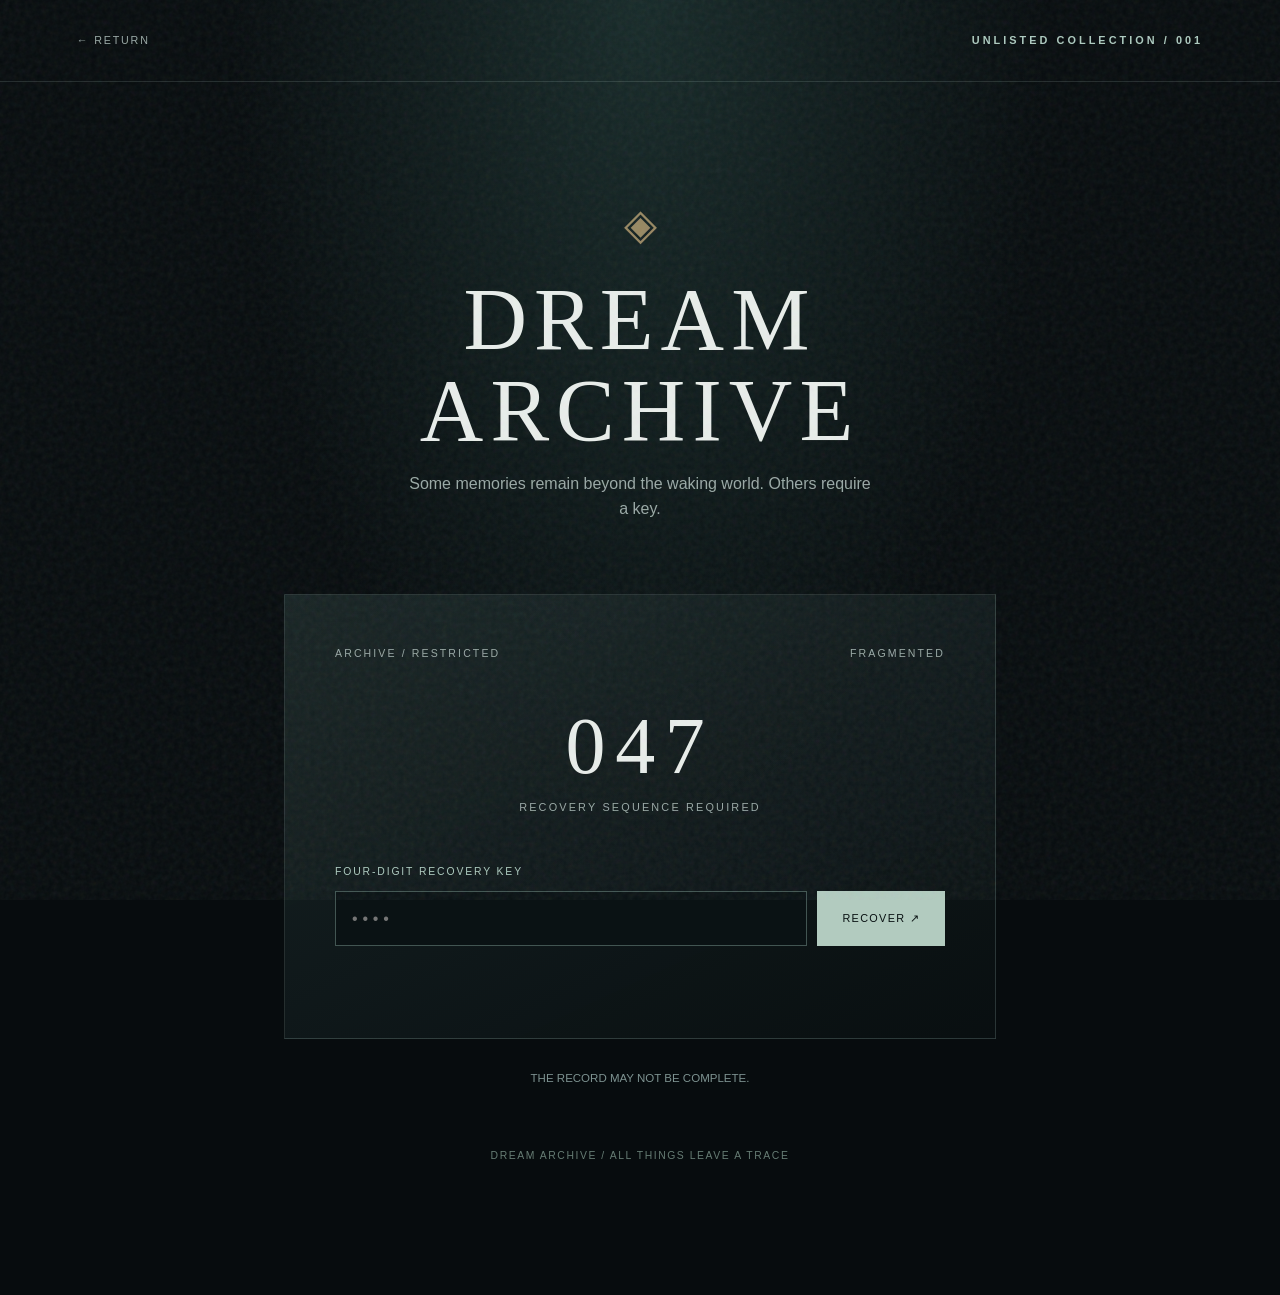
==== archive/index.html @ a120ae0e "Initialize Dreamare World: archive/index.html" ====
<!doctype html><html lang="en"><head><meta charset="utf-8"><meta name="viewport" content="width=device-width,initial-scale=1"><meta name="robots" content="noindex,nofollow"><meta name="theme-color" content="#080e11"><title>Dream Archive — Record 047</title><link rel="stylesheet" href="../styles.css"></head><body class="archive-body"><div class="grain" aria-hidden="true"></div><header class="archive-nav"><a href="../">← RETURN</a><span class="eyebrow">UNLISTED COLLECTION / 001</span></header><main class="archive-shell"><div class="archive-sigil" aria-hidden="true">◈</div><h1>DREAM ARCHIVE</h1><p class="archive-intro">Some memories remain beyond the waking world. Others require a key.</p><section class="record-panel" aria-labelledby="record-heading"><div class="record-topline"><span>ARCHIVE / RESTRICTED</span><span>FRAGMENTED</span></div><h2 class="record-id" id="record-heading">047</h2><p class="record-label">RECOVERY SEQUENCE REQUIRED</p><form id="recovery-form" autocomplete="off"><label for="recovery-key">FOUR-DIGIT RECOVERY KEY</label><div class="key-row"><input id="recovery-key" name="key" inputmode="numeric" pattern="[0-9]{4}" maxlength="4" minlength="4" type="password" required aria-describedby="message" autocomplete="off" placeholder="••••"><button id="recover-button" type="submit">RECOVER ↗</button></div></form><p id="message" class="archive-message" aria-live="polite"></p><div id="record-content" class="record-content" aria-live="polite"></div></section><p class="access-hint">THE RECORD MAY NOT BE COMPLETE.</p><p class="archive-foot">DREAM ARCHIVE / ALL THINGS LEAVE A TRACE</p></main><script src="./recovery.js" defer></script></body></html>
---- styles.css ----
:root{--bg:#080e11;--surface:#111b1e;--line:rgba(195,220,213,.15);--text:#e9eeeb;--muted:#9aa9a6;--accent:#aecbc0;--gold:#c4aa78}*{box-sizing:border-box}html{scroll-behavior:smooth}body{margin:0;background:var(--bg);color:var(--text);font-family:Inter,"Segoe UI",Arial,sans-serif;line-height:1.6}a{color:inherit;text-decoration:none}button,input{font:inherit}.grain{position:fixed;inset:0;opacity:.07;pointer-events:none;z-index:9;background-image:url("data:image/svg+xml,%3Csvg viewBox='0 0 200 200' xmlns='http://www.w3.org/2000/svg'%3E%3Cfilter id='n'%3E%3CfeTurbulence type='fractalNoise' baseFrequency='.82' numOctaves='3' stitchTiles='stitch'/%3E%3C/filter%3E%3Crect width='100%25' height='100%25' filter='url(%23n)'/%3E%3C/svg%3E")}h1,h2,h3,p{margin-top:0}.eyebrow{font-size:.68rem;letter-spacing:.28em;font-weight:600;color:var(--accent)}h1,h2{font-weight:500;letter-spacing:-.065em;line-height:1.04}h1 em,h2 em{font-family:Georgia,serif;font-weight:400;color:var(--accent)}.site-header{height:88px;position:absolute;z-index:3;left:0;right:0;top:0;padding:0 clamp(24px,5vw,90px);display:flex;align-items:center;gap:9vw;border-bottom:1px solid var(--line)}.wordmark{font-size:1rem;font-weight:700;letter-spacing:.28em}.mark{font-size:.55rem;vertical-align:top;color:var(--gold);margin-left:7px}.site-header nav{display:flex;gap:2.1rem}.site-header nav a,.header-note{font-size:.65rem;letter-spacing:.18em;color:var(--muted)}.site-header nav a:hover,.socials a:hover{color:white}.header-note{margin-left:auto}.hero{min-height:810px;height:100svh;position:relative;display:flex;align-items:center;padding:100px clamp(24px,9vw,150px);overflow:hidden;background:radial-gradient(ellipse at 70% 44%,#213c3a 0,transparent 45%),radial-gradient(ellipse at 28% 90%,#132624,transparent 45%),linear-gradient(150deg,#0b1518,#050809)}.hero:before{content:"";position:absolute;inset:0;background:linear-gradient(90deg,rgba(7,13,15,.72) 10%,transparent 80%);z-index:1}.hero-content{max-width:760px;position:relative;z-index:2}.hero h1{font-size:clamp(3.6rem,7.3vw,8rem);margin:32px 0}.lead{color:#b2c0bb;max-width:435px;font-size:1rem}.main-link{display:inline-flex;align-items:center;gap:70px;border:1px solid rgba(182,213,200,.45);padding:16px 19px;margin-top:38px;font-size:.73rem;letter-spacing:.2em}.main-link:hover{background:rgba(182,213,200,.1)}.hero-halo{position:absolute;right:-9vw;top:6%;width:64vw;height:88%;display:grid;place-items:center;opacity:.55}.ring{position:absolute;border:1px solid rgba(170,208,190,.18);border-radius:50%;width:72%;height:80%;transform:rotate(25deg)}.ring-b{width:45%;height:90%;transform:rotate(-46deg)}.ring-c{width:88%;height:40%;transform:rotate(-13deg)}.sigil{font-size:18vw;color:rgba(180,211,198,.17);font-weight:100}.hero-index{position:absolute;right:5vw;bottom:6%;font-size:.65rem;letter-spacing:.2em;color:#839991;z-index:2;text-align:right}.scroll-cue{position:absolute;bottom:6%;left:9vw;font-size:.64rem;letter-spacing:.2em;color:#91a69e;z-index:2}.scroll-cue span{margin-left:22px}.section{padding:110px clamp(24px,9vw,150px);border-top:1px solid var(--line)}.section-header{display:flex;align-items:baseline;gap:24px;flex-wrap:wrap;margin-bottom:52px}.section-header h2,.connect h2{font-size:clamp(2.5rem,5vw,5rem)}.section-header p:last-child{color:var(--muted);margin-left:auto;max-width:240px}.album-grid{display:grid;grid-template-columns:repeat(3,minmax(0,1fr));gap:24px}.album-art{aspect-ratio:1;display:flex;align-items:center;justify-content:center;position:relative;overflow:hidden;border:1px solid var(--line)}.album-one .album-art{background:radial-gradient(ellipse at 30% 20%,#335e44,#09171c 68%)}.album-two .album-art{background:radial-gradient(ellipse at 55% 25%,#2a4b5e,#09151c 70%)}.album-three .album-art{background:radial-gradient(ellipse at 45% 15%,#466147,#0a1713 65%)}.album-orbit{position:absolute;font-family:Georgia,serif;font-size:clamp(11rem,20vw,25rem);color:rgba(207,222,205,.12);line-height:1}.album-title{position:relative;font-family:Georgia,serif;font-size:clamp(1.1rem,2.1vw,2rem);letter-spacing:.18em;text-align:center}.album-meta{padding-top:18px}.album-meta span{color:var(--gold);font-size:.66rem;letter-spacing:.16em}.album-meta h3{font-size:1.25rem;margin:5px 0}.album-meta p{font-size:.85rem;color:var(--muted)}.world{min-height:580px;display:grid;grid-template-columns:1fr 1fr;position:relative;align-items:center;background:radial-gradient(ellipse at 75% 60%,#1c2e30,transparent 40%)}.world>.eyebrow{grid-column:1/-1;align-self:start}.world h2{font-size:clamp(3rem,6vw,7rem)}.world-copy p{max-width:390px;color:var(--muted)}.world-ornament{font-size:18rem;color:rgba(184,205,192,.08);text-align:center}.connect h2{margin:30px 0 16px}.connect>p:not(.eyebrow){color:var(--muted)}.socials{display:flex;gap:38px;margin-top:35px}.socials a{letter-spacing:.18em;font-size:.75rem;border-bottom:1px solid var(--line);padding-bottom:8px}footer{border-top:1px solid var(--line);padding:34px clamp(24px,5vw,90px);display:flex;align-items:center;justify-content:space-between;font-size:.63rem;letter-spacing:.16em;color:var(--muted)}.hidden-archive{color:#52655e;font-size:1.25rem;opacity:.4;transition:.3s}.hidden-archive:hover,.hidden-archive:focus-visible{opacity:1;color:#d0ded7}
.archive-body{min-height:100svh;background:radial-gradient(ellipse at 50% 0,#172a29,transparent 45%),#070c0e}.archive-nav{padding:32px clamp(24px,6vw,90px);display:flex;justify-content:space-between;align-items:center;border-bottom:1px solid var(--line)}.archive-nav a{color:var(--muted);font-size:.67rem;letter-spacing:.17em}.archive-shell{max-width:760px;margin:0 auto;padding:12vh 24px 120px}.archive-sigil{text-align:center;font-size:2.7rem;color:var(--gold);opacity:.75}.archive-shell h1{text-align:center;font-family:Georgia,serif;font-size:clamp(3rem,7vw,5.5rem);letter-spacing:.08em;font-weight:400;margin:14px 0}.archive-intro{text-align:center;color:var(--muted);max-width:470px;margin:0 auto 72px}.record-panel{border:1px solid var(--line);background:linear-gradient(155deg,rgba(29,44,44,.75),rgba(9,15,17,.85));padding:clamp(26px,5vw,50px)}.record-topline{display:flex;justify-content:space-between;font-size:.66rem;letter-spacing:.2em;color:var(--muted)}.record-id{text-align:center;font-family:Georgia,serif;font-size:5rem;letter-spacing:.12em;font-weight:400;line-height:1.2;margin:36px 0 5px}.record-label{text-align:center;font-size:.68rem;color:var(--muted);letter-spacing:.2em;margin-bottom:48px}.record-panel label{display:block;font-size:.65rem;letter-spacing:.18em;color:var(--accent);margin-bottom:10px}.key-row{display:flex;gap:10px}.key-row input{flex:1;min-width:0;padding:14px 16px;background:#0a1214;border:1px solid #425552;color:var(--text);letter-spacing:.3em;border-radius:0}.key-row button{background:#b2cbbf;border:0;color:#091112;padding:12px 25px;letter-spacing:.12em;font-size:.68rem;cursor:pointer}.key-row button:disabled{opacity:.5;cursor:not-allowed}.archive-message{min-height:25px;font-size:.81rem;color:#d6c3a2;margin:17px 0 0}.archive-message.error{color:#dca6a0}.access-hint{font-size:.72rem;color:#7d9290;text-align:center;margin-top:30px}.record-content{display:none;padding-top:34px;border-top:1px solid var(--line);margin-top:30px}.record-content.open{display:block}.record-content h2{font-family:Georgia,serif;font-size:2rem;font-weight:400;letter-spacing:0}.record-content p{font-family:Georgia,serif;font-size:1.06rem;color:#d4dbd6}.archive-foot{text-align:center;font-size:.65rem;letter-spacing:.15em;color:#667c74;margin-top:60px}@media(max-width:850px){.site-header{height:70px}.site-header nav{gap:12px}.header-note{display:none}.hero{padding-top:140px;min-height:720px}.hero-halo{right:-55vw;width:130vw}.album-grid{grid-template-columns:1fr}.album-art{max-width:480px}.world{grid-template-columns:1fr}.world-ornament{display:none}.section-header p:last-child{margin-left:0}}@media(max-width:560px){.site-header nav a{font-size:.55rem}.site-header{gap:22px}.wordmark{font-size:.83rem}.hero h1{font-size:3.6rem}.hero-index{display:none}.hero{min-height:750px}.hero-content{margin-top:20px}.main-link{gap:30px}footer{gap:14px;flex-wrap:wrap}.key-row{flex-direction:column}.key-row button{min-height:46px}}
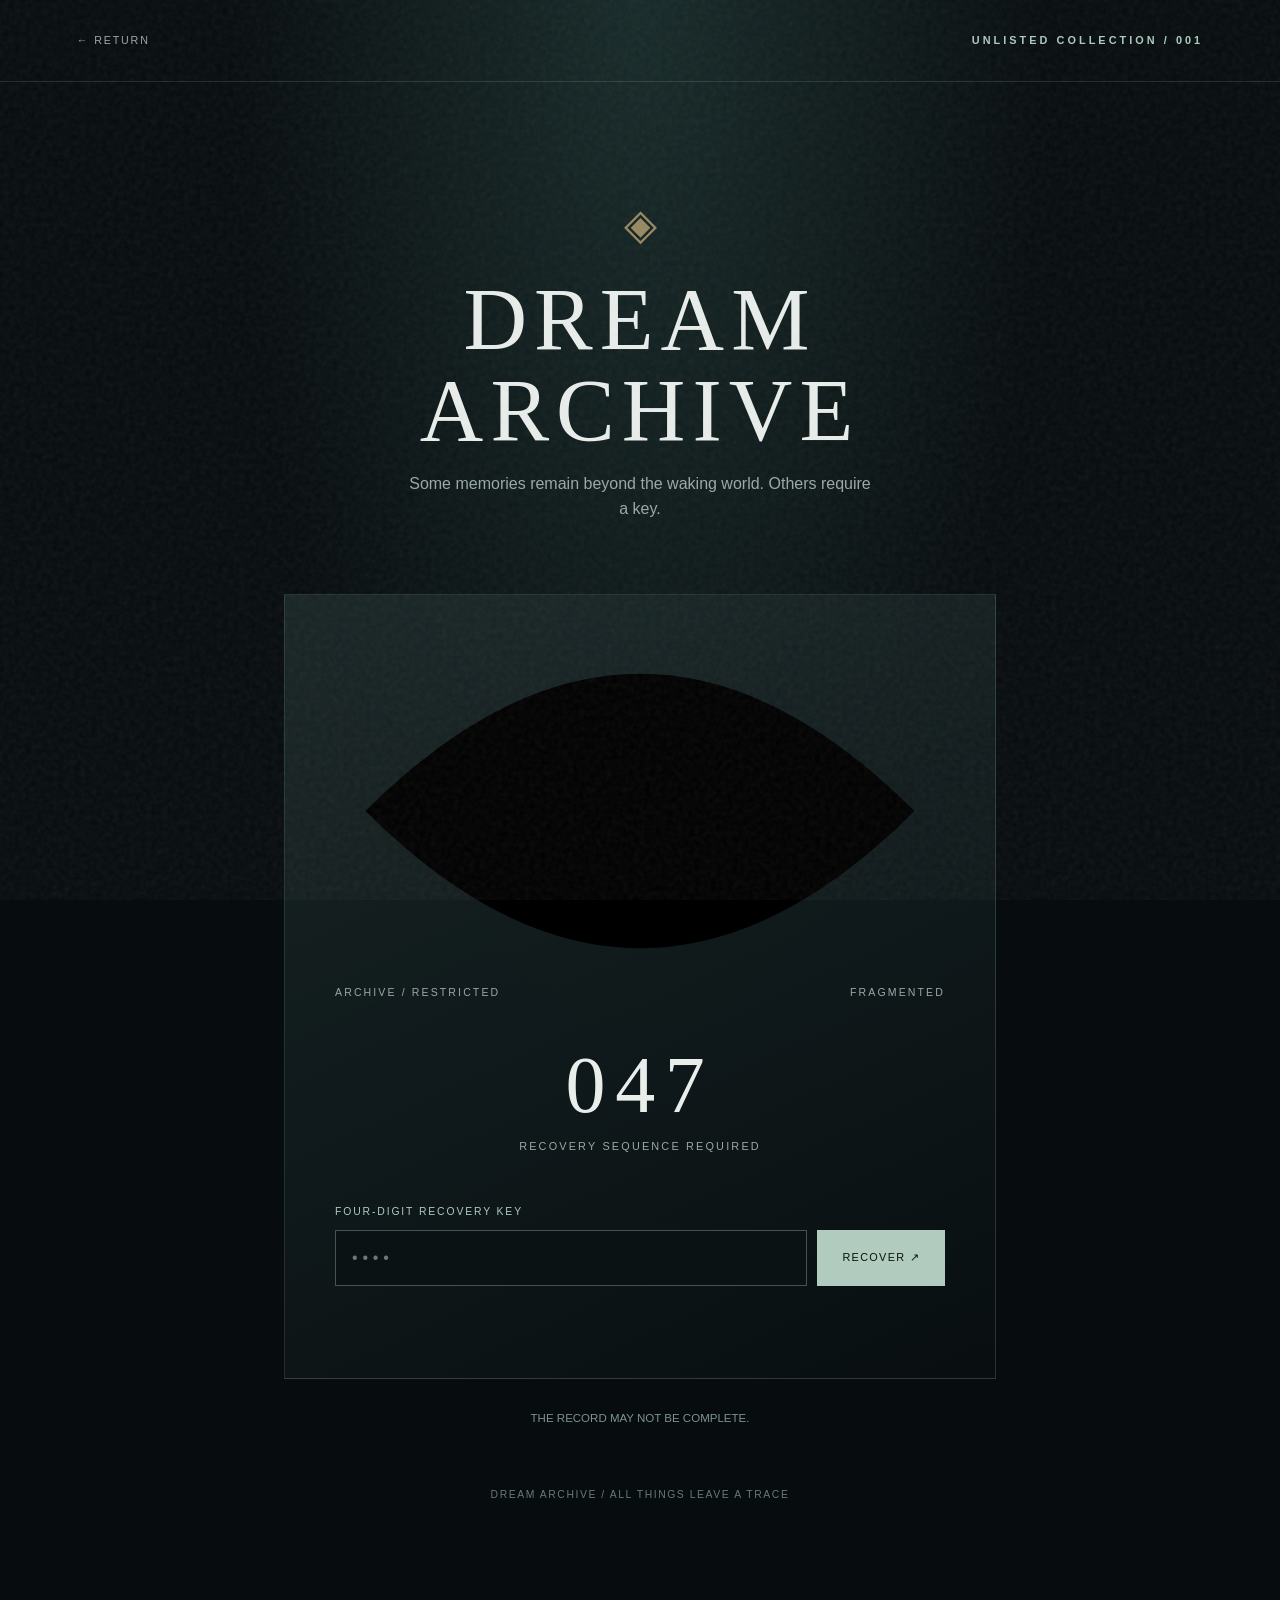
==== commit 2b5176f4: "Place watchful Archivist eye above archive recovery panel" ====
--- a/archive/index.html
+++ b/archive/index.html
@@ -1 +1 @@
-<!doctype html><html lang="en"><head><meta charset="utf-8"><meta name="viewport" content="width=device-width,initial-scale=1"><meta name="robots" content="noindex,nofollow"><meta name="theme-color" content="#080e11"><title>Dream Archive — Record 047</title><link rel="stylesheet" href="../styles.css"></head><body class="archive-body"><div class="grain" aria-hidden="true"></div><header class="archive-nav"><a href="../">← RETURN</a><span class="eyebrow">UNLISTED COLLECTION / 001</span></header><main class="archive-shell"><div class="archive-sigil" aria-hidden="true">◈</div><h1>DREAM ARCHIVE</h1><p class="archive-intro">Some memories remain beyond the waking world. Others require a key.</p><section class="record-panel" aria-labelledby="record-heading"><div class="record-topline"><span>ARCHIVE / RESTRICTED</span><span>FRAGMENTED</span></div><h2 class="record-id" id="record-heading">047</h2><p class="record-label">RECOVERY SEQUENCE REQUIRED</p><form id="recovery-form" autocomplete="off"><label for="recovery-key">FOUR-DIGIT RECOVERY KEY</label><div class="key-row"><input id="recovery-key" name="key" inputmode="numeric" pattern="[0-9]{4}" maxlength="4" minlength="4" type="password" required aria-describedby="message" autocomplete="off" placeholder="••••"><button id="recover-button" type="submit">RECOVER ↗</button></div></form><p id="message" class="archive-message" aria-live="polite"></p><div id="record-content" class="record-content" aria-live="polite"></div></section><p class="access-hint">THE RECORD MAY NOT BE COMPLETE.</p><p class="archive-foot">DREAM ARCHIVE / ALL THINGS LEAVE A TRACE</p></main><script src="./recovery.js" defer></script></body></html>+<!doctype html><html lang="en"><head><meta charset="utf-8"><meta name="viewport" content="width=device-width,initial-scale=1"><meta name="robots" content="noindex,nofollow"><meta name="theme-color" content="#080e11"><title>Dream Archive — Record 047</title><link rel="icon" type="image/svg+xml" href="../favicon.svg"><link rel="stylesheet" href="../styles.css"></head><body class="archive-body"><div class="grain" aria-hidden="true"></div><header class="archive-nav"><a href="../">← RETURN</a><span class="eyebrow">UNLISTED COLLECTION / 001</span></header><main class="archive-shell"><div class="archive-sigil" aria-hidden="true">◈</div><h1>DREAM ARCHIVE</h1><p class="archive-intro">Some memories remain beyond the waking world. Others require a key.</p><section class="record-panel" aria-labelledby="record-heading"><div class="archive-eye" id="archive-eye" aria-hidden="true"><svg viewBox="0 0 180 98" role="presentation" focusable="false"><defs><radialGradient id="iris-gradient"><stop offset="0" stop-color="#1c3433"/><stop offset=".5" stop-color="#4b7972"/><stop offset=".85" stop-color="#b19b6e"/><stop offset="1" stop-color="#292c2a"/></radialGradient><radialGradient id="sclera-gradient"><stop offset="0" stop-color="#a7b8af"/><stop offset="1" stop-color="#546e66"/></radialGradient><clipPath id="eye-clip"><path d="M13 49 Q90 -23 167 49 Q90 122 13 49Z"/></clipPath></defs><path class="eye-outer" d="M9 49 Q90 -32 171 49 Q90 130 9 49Z"/><g class="eye-open"><path class="eye-sclera" d="M13 49 Q90 -23 167 49 Q90 122 13 49Z"/><g clip-path="url(#eye-clip)"><g class="eye-gaze" id="eye-gaze"><circle cx="90" cy="49" r="36" fill="url(#iris-gradient)"/><circle cx="90" cy="49" r="22" stroke="#c6b583" stroke-opacity=".28" stroke-width="1.5" fill="none"/><circle cx="90" cy="49" r="15" fill="#071111"/><ellipse cx="81" cy="39" rx="5" ry="7" fill="#e2e6d7" opacity=".70"/></g></g><path class="eye-lid-line" d="M13 49 Q90 -23 167 49 M13 49 Q90 122 167 49"/></g><path class="eye-closed-line" d="M13 49 Q90 64 167 49"/><path class="eye-closed-mark" d="M31 58l-6 9M149 58l6 9"/></svg></div><div class="record-topline"><span>ARCHIVE / RESTRICTED</span><span>FRAGMENTED</span></div><h2 class="record-id" id="record-heading">047</h2><p class="record-label">RECOVERY SEQUENCE REQUIRED</p><form id="recovery-form" autocomplete="off"><label for="recovery-key">FOUR-DIGIT RECOVERY KEY</label><div class="key-row"><input id="recovery-key" name="key" inputmode="numeric" pattern="[0-9]{4}" maxlength="4" minlength="4" type="password" required aria-describedby="message" autocomplete="off" placeholder="••••"><button id="recover-button" type="submit">RECOVER ↗</button></div></form><p id="message" class="archive-message" aria-live="polite"></p><div id="record-content" class="record-content" aria-live="polite"></div></section><p class="access-hint">THE RECORD MAY NOT BE COMPLETE.</p><p class="archive-foot">DREAM ARCHIVE / ALL THINGS LEAVE A TRACE</p></main><script src="./archive-eye.js" defer></script><script src="./recovery.js" defer></script></body></html>
--- a/styles.css
+++ b/styles.css
@@ -1,2 +1,274 @@
 :root{--bg:#080e11;--surface:#111b1e;--line:rgba(195,220,213,.15);--text:#e9eeeb;--muted:#9aa9a6;--accent:#aecbc0;--gold:#c4aa78}*{box-sizing:border-box}html{scroll-behavior:smooth}body{margin:0;background:var(--bg);color:var(--text);font-family:Inter,"Segoe UI",Arial,sans-serif;line-height:1.6}a{color:inherit;text-decoration:none}button,input{font:inherit}.grain{position:fixed;inset:0;opacity:.07;pointer-events:none;z-index:9;background-image:url("data:image/svg+xml,%3Csvg viewBox='0 0 200 200' xmlns='http://www.w3.org/2000/svg'%3E%3Cfilter id='n'%3E%3CfeTurbulence type='fractalNoise' baseFrequency='.82' numOctaves='3' stitchTiles='stitch'/%3E%3C/filter%3E%3Crect width='100%25' height='100%25' filter='url(%23n)'/%3E%3C/svg%3E")}h1,h2,h3,p{margin-top:0}.eyebrow{font-size:.68rem;letter-spacing:.28em;font-weight:600;color:var(--accent)}h1,h2{font-weight:500;letter-spacing:-.065em;line-height:1.04}h1 em,h2 em{font-family:Georgia,serif;font-weight:400;color:var(--accent)}.site-header{height:88px;position:absolute;z-index:3;left:0;right:0;top:0;padding:0 clamp(24px,5vw,90px);display:flex;align-items:center;gap:9vw;border-bottom:1px solid var(--line)}.wordmark{font-size:1rem;font-weight:700;letter-spacing:.28em}.mark{font-size:.55rem;vertical-align:top;color:var(--gold);margin-left:7px}.site-header nav{display:flex;gap:2.1rem}.site-header nav a,.header-note{font-size:.65rem;letter-spacing:.18em;color:var(--muted)}.site-header nav a:hover,.socials a:hover{color:white}.header-note{margin-left:auto}.hero{min-height:810px;height:100svh;position:relative;display:flex;align-items:center;padding:100px clamp(24px,9vw,150px);overflow:hidden;background:radial-gradient(ellipse at 70% 44%,#213c3a 0,transparent 45%),radial-gradient(ellipse at 28% 90%,#132624,transparent 45%),linear-gradient(150deg,#0b1518,#050809)}.hero:before{content:"";position:absolute;inset:0;background:linear-gradient(90deg,rgba(7,13,15,.72) 10%,transparent 80%);z-index:1}.hero-content{max-width:760px;position:relative;z-index:2}.hero h1{font-size:clamp(3.6rem,7.3vw,8rem);margin:32px 0}.lead{color:#b2c0bb;max-width:435px;font-size:1rem}.main-link{display:inline-flex;align-items:center;gap:70px;border:1px solid rgba(182,213,200,.45);padding:16px 19px;margin-top:38px;font-size:.73rem;letter-spacing:.2em}.main-link:hover{background:rgba(182,213,200,.1)}.hero-halo{position:absolute;right:-9vw;top:6%;width:64vw;height:88%;display:grid;place-items:center;opacity:.55}.ring{position:absolute;border:1px solid rgba(170,208,190,.18);border-radius:50%;width:72%;height:80%;transform:rotate(25deg)}.ring-b{width:45%;height:90%;transform:rotate(-46deg)}.ring-c{width:88%;height:40%;transform:rotate(-13deg)}.sigil{font-size:18vw;color:rgba(180,211,198,.17);font-weight:100}.hero-index{position:absolute;right:5vw;bottom:6%;font-size:.65rem;letter-spacing:.2em;color:#839991;z-index:2;text-align:right}.scroll-cue{position:absolute;bottom:6%;left:9vw;font-size:.64rem;letter-spacing:.2em;color:#91a69e;z-index:2}.scroll-cue span{margin-left:22px}.section{padding:110px clamp(24px,9vw,150px);border-top:1px solid var(--line)}.section-header{display:flex;align-items:baseline;gap:24px;flex-wrap:wrap;margin-bottom:52px}.section-header h2,.connect h2{font-size:clamp(2.5rem,5vw,5rem)}.section-header p:last-child{color:var(--muted);margin-left:auto;max-width:240px}.album-grid{display:grid;grid-template-columns:repeat(3,minmax(0,1fr));gap:24px}.album-art{aspect-ratio:1;display:flex;align-items:center;justify-content:center;position:relative;overflow:hidden;border:1px solid var(--line)}.album-one .album-art{background:radial-gradient(ellipse at 30% 20%,#335e44,#09171c 68%)}.album-two .album-art{background:radial-gradient(ellipse at 55% 25%,#2a4b5e,#09151c 70%)}.album-three .album-art{background:radial-gradient(ellipse at 45% 15%,#466147,#0a1713 65%)}.album-orbit{position:absolute;font-family:Georgia,serif;font-size:clamp(11rem,20vw,25rem);color:rgba(207,222,205,.12);line-height:1}.album-title{position:relative;font-family:Georgia,serif;font-size:clamp(1.1rem,2.1vw,2rem);letter-spacing:.18em;text-align:center}.album-meta{padding-top:18px}.album-meta span{color:var(--gold);font-size:.66rem;letter-spacing:.16em}.album-meta h3{font-size:1.25rem;margin:5px 0}.album-meta p{font-size:.85rem;color:var(--muted)}.world{min-height:580px;display:grid;grid-template-columns:1fr 1fr;position:relative;align-items:center;background:radial-gradient(ellipse at 75% 60%,#1c2e30,transparent 40%)}.world>.eyebrow{grid-column:1/-1;align-self:start}.world h2{font-size:clamp(3rem,6vw,7rem)}.world-copy p{max-width:390px;color:var(--muted)}.world-ornament{font-size:18rem;color:rgba(184,205,192,.08);text-align:center}.connect h2{margin:30px 0 16px}.connect>p:not(.eyebrow){color:var(--muted)}.socials{display:flex;gap:38px;margin-top:35px}.socials a{letter-spacing:.18em;font-size:.75rem;border-bottom:1px solid var(--line);padding-bottom:8px}footer{border-top:1px solid var(--line);padding:34px clamp(24px,5vw,90px);display:flex;align-items:center;justify-content:space-between;font-size:.63rem;letter-spacing:.16em;color:var(--muted)}.hidden-archive{color:#52655e;font-size:1.25rem;opacity:.4;transition:.3s}.hidden-archive:hover,.hidden-archive:focus-visible{opacity:1;color:#d0ded7}
-.archive-body{min-height:100svh;background:radial-gradient(ellipse at 50% 0,#172a29,transparent 45%),#070c0e}.archive-nav{padding:32px clamp(24px,6vw,90px);display:flex;justify-content:space-between;align-items:center;border-bottom:1px solid var(--line)}.archive-nav a{color:var(--muted);font-size:.67rem;letter-spacing:.17em}.archive-shell{max-width:760px;margin:0 auto;padding:12vh 24px 120px}.archive-sigil{text-align:center;font-size:2.7rem;color:var(--gold);opacity:.75}.archive-shell h1{text-align:center;font-family:Georgia,serif;font-size:clamp(3rem,7vw,5.5rem);letter-spacing:.08em;font-weight:400;margin:14px 0}.archive-intro{text-align:center;color:var(--muted);max-width:470px;margin:0 auto 72px}.record-panel{border:1px solid var(--line);background:linear-gradient(155deg,rgba(29,44,44,.75),rgba(9,15,17,.85));padding:clamp(26px,5vw,50px)}.record-topline{display:flex;justify-content:space-between;font-size:.66rem;letter-spacing:.2em;color:var(--muted)}.record-id{text-align:center;font-family:Georgia,serif;font-size:5rem;letter-spacing:.12em;font-weight:400;line-height:1.2;margin:36px 0 5px}.record-label{text-align:center;font-size:.68rem;color:var(--muted);letter-spacing:.2em;margin-bottom:48px}.record-panel label{display:block;font-size:.65rem;letter-spacing:.18em;color:var(--accent);margin-bottom:10px}.key-row{display:flex;gap:10px}.key-row input{flex:1;min-width:0;padding:14px 16px;background:#0a1214;border:1px solid #425552;color:var(--text);letter-spacing:.3em;border-radius:0}.key-row button{background:#b2cbbf;border:0;color:#091112;padding:12px 25px;letter-spacing:.12em;font-size:.68rem;cursor:pointer}.key-row button:disabled{opacity:.5;cursor:not-allowed}.archive-message{min-height:25px;font-size:.81rem;color:#d6c3a2;margin:17px 0 0}.archive-message.error{color:#dca6a0}.access-hint{font-size:.72rem;color:#7d9290;text-align:center;margin-top:30px}.record-content{display:none;padding-top:34px;border-top:1px solid var(--line);margin-top:30px}.record-content.open{display:block}.record-content h2{font-family:Georgia,serif;font-size:2rem;font-weight:400;letter-spacing:0}.record-content p{font-family:Georgia,serif;font-size:1.06rem;color:#d4dbd6}.archive-foot{text-align:center;font-size:.65rem;letter-spacing:.15em;color:#667c74;margin-top:60px}@media(max-width:850px){.site-header{height:70px}.site-header nav{gap:12px}.header-note{display:none}.hero{padding-top:140px;min-height:720px}.hero-halo{right:-55vw;width:130vw}.album-grid{grid-template-columns:1fr}.album-art{max-width:480px}.world{grid-template-columns:1fr}.world-ornament{display:none}.section-header p:last-child{margin-left:0}}@media(max-width:560px){.site-header nav a{font-size:.55rem}.site-header{gap:22px}.wordmark{font-size:.83rem}.hero h1{font-size:3.6rem}.hero-index{display:none}.hero{min-height:750px}.hero-content{margin-top:20px}.main-link{gap:30px}footer{gap:14px;flex-wrap:wrap}.key-row{flex-direction:column}.key-row button{min-height:46px}}+.archive-body{min-height:100svh;background:radial-gradient(ellipse at 50% 0,#172a29,transparent 45%),#070c0e}.archive-nav{padding:32px clamp(24px,6vw,90px);display:flex;justify-content:space-between;align-items:center;border-bottom:1px solid var(--line)}.archive-nav a{color:var(--muted);font-size:.67rem;letter-spacing:.17em}.archive-shell{max-width:760px;margin:0 auto;padding:12vh 24px 120px}.archive-sigil{text-align:center;font-size:2.7rem;color:var(--gold);opacity:.75}.archive-shell h1{text-align:center;font-family:Georgia,serif;font-size:clamp(3rem,7vw,5.5rem);letter-spacing:.08em;font-weight:400;margin:14px 0}.archive-intro{text-align:center;color:var(--muted);max-width:470px;margin:0 auto 72px}.record-panel{border:1px solid var(--line);background:linear-gradient(155deg,rgba(29,44,44,.75),rgba(9,15,17,.85));padding:clamp(26px,5vw,50px)}.record-topline{display:flex;justify-content:space-between;font-size:.66rem;letter-spacing:.2em;color:var(--muted)}.record-id{text-align:center;font-family:Georgia,serif;font-size:5rem;letter-spacing:.12em;font-weight:400;line-height:1.2;margin:36px 0 5px}.record-label{text-align:center;font-size:.68rem;color:var(--muted);letter-spacing:.2em;margin-bottom:48px}.record-panel label{display:block;font-size:.65rem;letter-spacing:.18em;color:var(--accent);margin-bottom:10px}.key-row{display:flex;gap:10px}.key-row input{flex:1;min-width:0;padding:14px 16px;background:#0a1214;border:1px solid #425552;color:var(--text);letter-spacing:.3em;border-radius:0}.key-row button{background:#b2cbbf;border:0;color:#091112;padding:12px 25px;letter-spacing:.12em;font-size:.68rem;cursor:pointer}.key-row button:disabled{opacity:.5;cursor:not-allowed}.archive-message{min-height:25px;font-size:.81rem;color:#d6c3a2;margin:17px 0 0}.archive-message.error{color:#dca6a0}.access-hint{font-size:.72rem;color:#7d9290;text-align:center;margin-top:30px}.record-content{display:none;padding-top:34px;border-top:1px solid var(--line);margin-top:30px}.record-content.open{display:block}.record-content h2{font-family:Georgia,serif;font-size:2rem;font-weight:400;letter-spacing:0}.record-content p{font-family:Georgia,serif;font-size:1.06rem;color:#d4dbd6}.archive-foot{text-align:center;font-size:.65rem;letter-spacing:.15em;color:#667c74;margin-top:60px}@media(max-width:850px){.site-header{height:70px}.site-header nav{gap:12px}.header-note{display:none}.hero{padding-top:140px;min-height:720px}.hero-halo{right:-55vw;width:130vw}.album-grid{grid-template-columns:1fr}.album-art{max-width:480px}.world{grid-template-columns:1fr}.world-ornament{display:none}.section-header p:last-child{margin-left:0}}@media(max-width:560px){.site-header nav a{font-size:.55rem}.site-header{gap:22px}.wordmark{font-size:.83rem}.hero h1{font-size:3.6rem}.hero-index{display:none}.hero{min-height:750px}.hero-content{margin-top:20px}.main-link{gap:30px}footer{gap:14px;flex-wrap:wrap}.key-row{flex-direction:column}.key-row button{min-height:46px}}
+
+/* Test 1 — remove italic from the hero emphasis and fix cramped labels/navigation. */
+.hero-emphasis {
+  display: inline;
+  font-family: inherit;
+  font-style: normal;
+  font-weight: inherit;
+  color: var(--accent);
+}
+.site-header {
+  gap: clamp(20px, 3vw, 56px);
+  justify-content: space-between;
+}
+.site-header .wordmark {
+  white-space: nowrap;
+  flex-shrink: 0;
+}
+.site-header nav {
+  display: flex;
+  align-items: center;
+  gap: clamp(15px, 2.3vw, 32px);
+  flex-wrap: nowrap;
+  margin-left: auto;
+}
+.site-header nav a,
+.header-note {
+  white-space: nowrap;
+}
+.header-note {
+  margin-left: clamp(8px, 2vw, 30px);
+  flex-shrink: 0;
+}
+.hero .eyebrow { max-width: 100%; }
+.hero .scroll-cue { bottom: 26px; }
+.hero .main-link { margin-bottom: 24px; }
+@media (max-width: 1100px) {
+  .header-note { display: none; }
+  .site-header { gap: 24px; }
+}
+@media (max-width: 560px) {
+  .site-header { padding-inline: 20px; gap: 12px; }
+  .site-header nav { gap: 12px; }
+  .wordmark { letter-spacing: .13em; }
+  .site-header nav a { letter-spacing: .07em; }
+  .hero h1 { font-size: clamp(2.65rem, 11vw, 3.6rem); }
+  .hero .scroll-cue { display: none; }
+}
+
+/* Test 2 — mystery doors hero, original serif emphasis (not italic). */
+.hero {
+  background-image:
+    linear-gradient(90deg, rgba(5, 12, 14, .91) 0%, rgba(6, 15, 17, .78) 34%, rgba(7, 17, 18, .53) 70%, rgba(4, 10, 11, .64) 100%),
+    linear-gradient(0deg, rgba(4, 10, 12, .85), transparent 32%, transparent 68%, rgba(4, 10, 12, .46)),
+    url("./assets/doors-background.png"),
+    url("./assets/doors-mosaic.svg");
+  background-size: cover;
+  background-position: center center;
+  background-repeat: no-repeat;
+}
+.hero::before { background: none; }
+.hero-halo { opacity: .16; pointer-events: none; }
+.hero-emphasis {
+  font-family: Georgia, "Times New Roman", serif;
+  font-style: normal;
+  font-weight: 400;
+  color: #c4aa78;
+  letter-spacing: -.035em;
+}
+@media (max-width: 850px) {
+  .hero { background-position: 58% center; }
+}
+@media (max-width: 560px) {
+  .hero {
+    background-position: 55% center;
+    background-image:
+      linear-gradient(90deg, rgba(5, 12, 14, .91), rgba(6, 15, 17, .73)),
+      linear-gradient(0deg, rgba(4, 10, 12, .84), transparent 55%, rgba(4, 10, 12, .38)),
+      url("./assets/doors-background.png"),
+    url("./assets/doors-mosaic.svg");
+  }
+  .hero-emphasis { letter-spacing: -.05em; }
+}
+
+
+/* Dreamare World — four cinematic environments.
+   Approved artwork is uploaded separately to /assets:
+   hero-dreamare-triunio.png, unfinished-atlas-map.png, waking-world-signals.png.
+   The already uploaded doors-background.png is reused for the discography.
+   Fallback gradients stay functional before image uploads finish. */
+.home .hero {
+  background-color: #081114;
+  background-image:
+    linear-gradient(90deg, rgba(5, 12, 14, .90) 0%, rgba(6, 15, 17, .70) 34%, rgba(7, 17, 18, .18) 66%, rgba(4, 10, 11, .10) 100%),
+    linear-gradient(0deg, rgba(4, 10, 12, .63) 0%, transparent 40%, rgba(4, 10, 12, .28) 100%),
+    url("./assets/hero-dreamare-triunio.png"),
+    radial-gradient(ellipse at 75% 38%, #28443f 0%, #091417 62%, #070d0e 100%);
+  background-size: cover, cover, cover, cover;
+  background-position: center, center, center center, center;
+  background-repeat: no-repeat;
+}
+.home .hero-halo {
+  opacity: .045;
+}
+.home .music {
+  position: relative;
+  background-color: #0b1719;
+  background-image:
+    linear-gradient(180deg, rgba(4, 10, 12, .80), rgba(4, 11, 13, .71) 45%, rgba(4, 10, 12, .90)),
+    url("./assets/doors-background.png");
+  background-size: cover;
+  background-position: center 42%;
+  background-repeat: no-repeat;
+}
+.home .music .section-header,
+.home .music .album-grid {
+  position: relative;
+  z-index: 1;
+}
+.home .music .album-art {
+  box-shadow: 0 14px 45px rgba(0,0,0,.34);
+}
+.home .world {
+  background-color: #091517;
+  background-image:
+    linear-gradient(90deg, rgba(4, 11, 14, .95) 0%, rgba(5, 13, 15, .87) 31%, rgba(5, 15, 16, .27) 70%, rgba(4, 11, 14, .15) 100%),
+    url("./assets/unfinished-atlas-map.png"),
+    radial-gradient(ellipse at 75% 45%, #233e3b, #091517 65%);
+  background-size: cover, cover, cover;
+  background-position: center, center center, center;
+  background-repeat: no-repeat;
+}
+.home .world-ornament {
+  opacity: .16;
+}
+.home .world-copy {
+  z-index: 1;
+  position: relative;
+}
+.home .connect {
+  min-height: 560px;
+  display: flex;
+  flex-direction: column;
+  align-items: flex-start;
+  justify-content: center;
+  background-color: #091517;
+  background-image:
+    linear-gradient(90deg, rgba(5, 12, 14, .96) 0%, rgba(5, 13, 15, .83) 36%, rgba(7, 17, 19, .18) 74%, rgba(6, 14, 16, .16) 100%),
+    url("./assets/waking-world-signals.png"),
+    radial-gradient(ellipse at 75% 45%, #243d3b, #091517 65%);
+  background-size: cover, cover, cover;
+  background-position: center, center center, center;
+  background-repeat: no-repeat;
+}
+.home .connect > * {
+  position: relative;
+  z-index: 1;
+}
+.home .connect .connect-invitation {
+  font-family: Georgia, "Times New Roman", serif;
+  font-size: clamp(1.35rem, 2.8vw, 2.6rem);
+  font-weight: 400;
+  font-style: normal;
+  color: #c4aa78;
+  letter-spacing: .025em;
+  line-height: 1.2;
+  margin: -4px 0 25px;
+}
+@media (max-width: 1100px) {
+  .home .hero {
+    background-position: center, center, 60% center, center;
+  }
+  .home .world {
+    background-position: center, 58% center, center;
+  }
+  .home .connect {
+    background-position: center, 60% center, center;
+  }
+}
+@media (max-width: 850px) {
+  .home .hero {
+    background-image:
+      linear-gradient(90deg, rgba(5, 12, 14, .93), rgba(5, 12, 14, .76) 62%, rgba(5, 12, 14, .38)),
+      url("./assets/hero-dreamare-triunio.png"),
+      radial-gradient(ellipse at 65% 30%, #28443f, #091417 68%);
+    background-position: center, 62% center, center;
+  }
+  .home .world {
+    background-image:
+      linear-gradient(90deg, rgba(4, 11, 14, .95) 0%, rgba(4, 11, 14, .83) 50%, rgba(4, 11, 14, .54)),
+      url("./assets/unfinished-atlas-map.png"),
+      radial-gradient(ellipse at 75% 45%, #233e3b, #091517 65%);
+    background-position: center, 68% center, center;
+  }
+  .home .connect {
+    background-image:
+      linear-gradient(90deg, rgba(5, 12, 14, .95), rgba(5, 12, 14, .74) 70%, rgba(5, 12, 14, .46)),
+      url("./assets/waking-world-signals.png"),
+      radial-gradient(ellipse at 75% 45%, #243d3b, #091517 65%);
+    background-position: center, 65% center, center;
+  }
+}
+@media (max-width: 560px) {
+  .home .hero { background-position: center, 66% center, center; }
+  .home .hero h1 { font-size: clamp(2.5rem, 10vw, 3.6rem); }
+  .home .music { background-position: 56% center; }
+  .home .world { background-position: center, 72% center, center; }
+  .home .connect { min-height: 470px; background-position: center, 74% center, center; }
+  .home .connect .connect-invitation { margin-top: 2px; }
+}
+
+/* Discography: show actual official cover artwork once uploaded, retaining
+   the original geometric placeholder while an image is unavailable. */
+.album-art .album-cover {
+  display: block;
+  position: absolute;
+  inset: 0;
+  width: 100%;
+  height: 100%;
+  object-fit: cover;
+  opacity: 0;
+  z-index: 2;
+  transition: opacity .35s ease;
+  pointer-events: none;
+}
+.album-art.has-cover .album-cover { opacity: 1; }
+.album-art.has-cover .album-orbit,
+.album-art.has-cover .album-title { visibility: hidden; }
+
+/* The discreet hidden door to the Dream Archive. */
+footer .hidden-archive {
+  display: inline-grid;
+  place-items: center;
+  width: 37px;
+  height: 43px;
+  flex: none;
+  opacity: .58;
+  color: #748a80;
+  border-radius: 3px;
+  transition: opacity .25s ease, color .25s ease, filter .25s ease, transform .25s ease;
+}
+footer .hidden-archive .archive-door-icon {
+  width: 25px;
+  height: 33px;
+  fill: none;
+  stroke: currentColor;
+  stroke-width: 1.5;
+  stroke-linecap: round;
+  stroke-linejoin: round;
+  overflow: visible;
+}
+footer .hidden-archive .door-leaf,
+footer .hidden-archive .door-detail { transition: fill .25s ease, stroke .25s ease; }
+footer .hidden-archive:hover,
+footer .hidden-archive:focus-visible {
+  color: #d5b57b;
+  opacity: 1;
+  filter: drop-shadow(0 0 7px rgba(212,166,92,.55));
+  transform: translateY(-2px);
+}
+footer .hidden-archive:hover .door-leaf,
+footer .hidden-archive:focus-visible .door-leaf {
+  fill: rgba(212,166,92,.20);
+}
+footer .hidden-archive:hover .door-detail,
+footer .hidden-archive:focus-visible .door-detail { stroke: #f4d6a1; }
+footer .hidden-archive:focus-visible { outline: 1px solid #d5b57b; outline-offset: 2px; }
+@media (prefers-reduced-motion: reduce) {
+  footer .hidden-archive,
+  footer .hidden-archive .door-leaf,
+  footer .hidden-archive .door-detail,
+  .album-art .album-cover { transition: none; }
+}
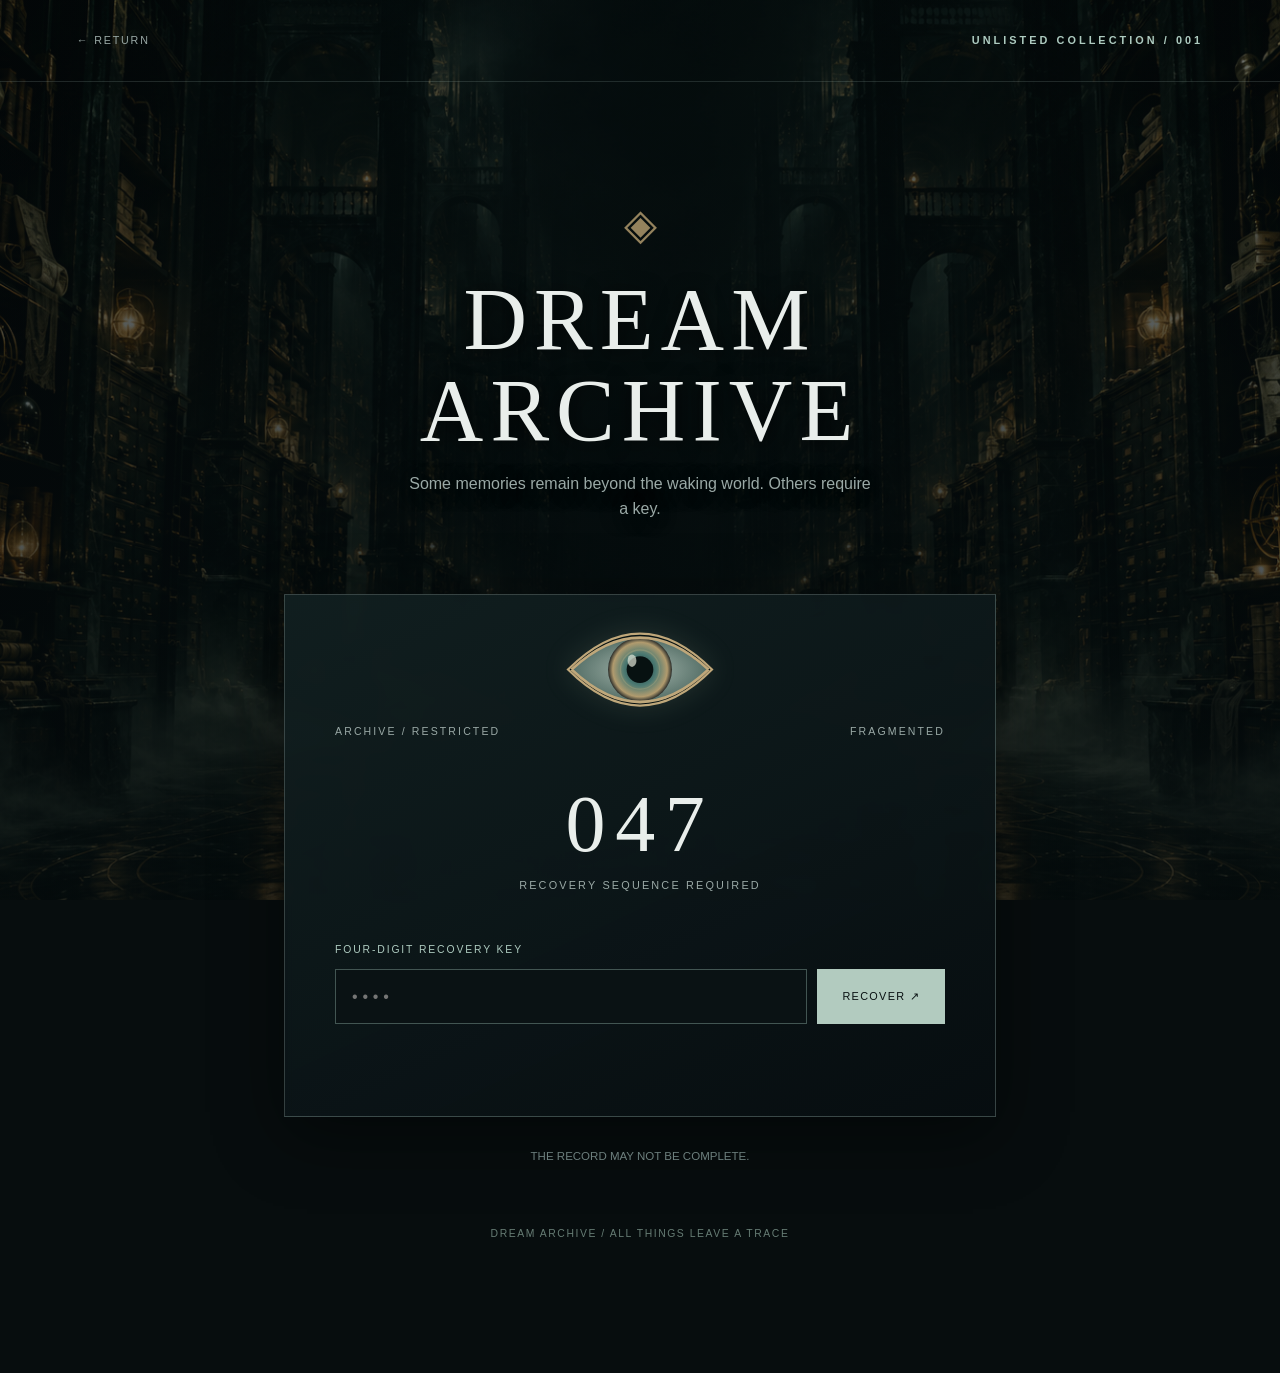
==== commit cc2a24d4: "Load public Archive API URL configuration before recovery" ====
--- a/archive/index.html
+++ b/archive/index.html
@@ -1 +1 @@
-<!doctype html><html lang="en"><head><meta charset="utf-8"><meta name="viewport" content="width=device-width,initial-scale=1"><meta name="robots" content="noindex,nofollow"><meta name="theme-color" content="#080e11"><title>Dream Archive — Record 047</title><link rel="icon" type="image/svg+xml" href="../favicon.svg"><link rel="stylesheet" href="../styles.css"></head><body class="archive-body"><div class="grain" aria-hidden="true"></div><header class="archive-nav"><a href="../">← RETURN</a><span class="eyebrow">UNLISTED COLLECTION / 001</span></header><main class="archive-shell"><div class="archive-sigil" aria-hidden="true">◈</div><h1>DREAM ARCHIVE</h1><p class="archive-intro">Some memories remain beyond the waking world. Others require a key.</p><section class="record-panel" aria-labelledby="record-heading"><div class="archive-eye" id="archive-eye" aria-hidden="true"><svg viewBox="0 0 180 98" role="presentation" focusable="false"><defs><radialGradient id="iris-gradient"><stop offset="0" stop-color="#1c3433"/><stop offset=".5" stop-color="#4b7972"/><stop offset=".85" stop-color="#b19b6e"/><stop offset="1" stop-color="#292c2a"/></radialGradient><radialGradient id="sclera-gradient"><stop offset="0" stop-color="#a7b8af"/><stop offset="1" stop-color="#546e66"/></radialGradient><clipPath id="eye-clip"><path d="M13 49 Q90 -23 167 49 Q90 122 13 49Z"/></clipPath></defs><path class="eye-outer" d="M9 49 Q90 -32 171 49 Q90 130 9 49Z"/><g class="eye-open"><path class="eye-sclera" d="M13 49 Q90 -23 167 49 Q90 122 13 49Z"/><g clip-path="url(#eye-clip)"><g class="eye-gaze" id="eye-gaze"><circle cx="90" cy="49" r="36" fill="url(#iris-gradient)"/><circle cx="90" cy="49" r="22" stroke="#c6b583" stroke-opacity=".28" stroke-width="1.5" fill="none"/><circle cx="90" cy="49" r="15" fill="#071111"/><ellipse cx="81" cy="39" rx="5" ry="7" fill="#e2e6d7" opacity=".70"/></g></g><path class="eye-lid-line" d="M13 49 Q90 -23 167 49 M13 49 Q90 122 167 49"/></g><path class="eye-closed-line" d="M13 49 Q90 64 167 49"/><path class="eye-closed-mark" d="M31 58l-6 9M149 58l6 9"/></svg></div><div class="record-topline"><span>ARCHIVE / RESTRICTED</span><span>FRAGMENTED</span></div><h2 class="record-id" id="record-heading">047</h2><p class="record-label">RECOVERY SEQUENCE REQUIRED</p><form id="recovery-form" autocomplete="off"><label for="recovery-key">FOUR-DIGIT RECOVERY KEY</label><div class="key-row"><input id="recovery-key" name="key" inputmode="numeric" pattern="[0-9]{4}" maxlength="4" minlength="4" type="password" required aria-describedby="message" autocomplete="off" placeholder="••••"><button id="recover-button" type="submit">RECOVER ↗</button></div></form><p id="message" class="archive-message" aria-live="polite"></p><div id="record-content" class="record-content" aria-live="polite"></div></section><p class="access-hint">THE RECORD MAY NOT BE COMPLETE.</p><p class="archive-foot">DREAM ARCHIVE / ALL THINGS LEAVE A TRACE</p></main><script src="./archive-eye.js" defer></script><script src="./recovery.js" defer></script></body></html>+<!doctype html><html lang="en"><head><meta charset="utf-8"><meta name="viewport" content="width=device-width,initial-scale=1"><meta name="robots" content="noindex,nofollow"><meta name="theme-color" content="#080e11"><title>Dream Archive — Record 047</title><link rel="icon" type="image/svg+xml" href="../favicon.svg"><link rel="stylesheet" href="../styles.css"></head><body class="archive-body"><div class="grain" aria-hidden="true"></div><header class="archive-nav"><a href="../">← RETURN</a><span class="eyebrow">UNLISTED COLLECTION / 001</span></header><main class="archive-shell"><div class="archive-sigil" aria-hidden="true">◈</div><h1>DREAM ARCHIVE</h1><p class="archive-intro">Some memories remain beyond the waking world. Others require a key.</p><section class="record-panel" aria-labelledby="record-heading"><div class="archive-eye" id="archive-eye" aria-hidden="true"><svg viewBox="0 0 180 98" role="presentation" focusable="false"><defs><radialGradient id="iris-gradient"><stop offset="0" stop-color="#1c3433"/><stop offset=".5" stop-color="#4b7972"/><stop offset=".85" stop-color="#b19b6e"/><stop offset="1" stop-color="#292c2a"/></radialGradient><radialGradient id="sclera-gradient"><stop offset="0" stop-color="#a7b8af"/><stop offset="1" stop-color="#546e66"/></radialGradient><clipPath id="eye-clip"><path d="M13 49 Q90 -23 167 49 Q90 122 13 49Z"/></clipPath></defs><path class="eye-outer" d="M9 49 Q90 -32 171 49 Q90 130 9 49Z"/><g class="eye-open"><path class="eye-sclera" d="M13 49 Q90 -23 167 49 Q90 122 13 49Z"/><g clip-path="url(#eye-clip)"><g class="eye-gaze" id="eye-gaze"><circle cx="90" cy="49" r="36" fill="url(#iris-gradient)"/><circle cx="90" cy="49" r="22" stroke="#c6b583" stroke-opacity=".28" stroke-width="1.5" fill="none"/><circle cx="90" cy="49" r="15" fill="#071111"/><ellipse cx="81" cy="39" rx="5" ry="7" fill="#e2e6d7" opacity=".70"/></g></g><path class="eye-lid-line" d="M13 49 Q90 -23 167 49 M13 49 Q90 122 167 49"/></g><path class="eye-closed-line" d="M13 49 Q90 64 167 49"/><path class="eye-closed-mark" d="M31 58l-6 9M149 58l6 9"/></svg></div><div class="record-topline"><span>ARCHIVE / RESTRICTED</span><span>FRAGMENTED</span></div><h2 class="record-id" id="record-heading">047</h2><p class="record-label">RECOVERY SEQUENCE REQUIRED</p><form id="recovery-form" autocomplete="off"><label for="recovery-key">FOUR-DIGIT RECOVERY KEY</label><div class="key-row"><input id="recovery-key" name="key" inputmode="numeric" pattern="[0-9]{4}" maxlength="4" minlength="4" type="password" required aria-describedby="message" autocomplete="off" placeholder="••••"><button id="recover-button" type="submit">RECOVER ↗</button></div></form><p id="message" class="archive-message" aria-live="polite"></p><div id="record-content" class="record-content" aria-live="polite"></div></section><p class="access-hint">THE RECORD MAY NOT BE COMPLETE.</p><p class="archive-foot">DREAM ARCHIVE / ALL THINGS LEAVE A TRACE</p></main><script src="./archive-eye.js" defer></script><script src="./config.js" defer></script><script src="./recovery.js" defer></script></body></html>
--- a/styles.css
+++ b/styles.css
@@ -272,3 +272,104 @@
   footer .hidden-archive .door-detail,
   .album-art .album-cover { transition: none; }
 }
+
+/* The Archivist's Eye: small, watchful, and centered above Record 047.
+   This is purely decorative; archive access remains server-validated. */
+.archive-eye {
+  width: clamp(122px, 25vw, 160px);
+  height: auto;
+  aspect-ratio: 180 / 98;
+  margin: -19px auto 10px;
+  filter: drop-shadow(0 0 14px rgba(158, 182, 149, .16));
+  pointer-events: none;
+}
+.archive-eye svg { display: block; width: 100%; height: 100%; overflow: visible; }
+.archive-eye .eye-outer {
+  fill: rgba(6, 17, 18, .96);
+  stroke: #bfa77a;
+  stroke-width: 2.5;
+}
+.archive-eye .eye-sclera { fill: url(#sclera-gradient); }
+.archive-eye .eye-lid-line {
+  fill: none;
+  stroke: #bfa77a;
+  stroke-width: 3;
+}
+.archive-eye .eye-gaze {
+  transition: transform 95ms ease-out;
+}
+.archive-eye .eye-open {
+  opacity: 1;
+  transform-origin: 90px 49px;
+  transform: scaleY(1);
+  transition: transform .45s ease-in-out, opacity .25s ease;
+}
+.archive-eye .eye-closed-line,
+.archive-eye .eye-closed-mark {
+  fill: none;
+  stroke: #d0b882;
+  stroke-width: 2.5;
+  stroke-linecap: round;
+  opacity: 0;
+  transition: opacity .28s ease;
+}
+.archive-eye.is-closed .eye-open {
+  transform: scaleY(.02);
+  opacity: 0;
+}
+.archive-eye.is-closed .eye-outer {
+  fill: transparent;
+  stroke: transparent;
+}
+.archive-eye.is-closed .eye-closed-line,
+.archive-eye.is-closed .eye-closed-mark { opacity: 1; }
+@media (prefers-reduced-motion: reduce) {
+  .archive-eye .eye-open,
+  .archive-eye .eye-gaze,
+  .archive-eye .eye-closed-line,
+  .archive-eye .eye-closed-mark { transition: none; }
+}
+
+/* Dream Archive: Infinite Archive approved background */
+.archive-body {
+  background-color: #070d0e;
+  background-image:
+    linear-gradient(180deg, rgba(5, 12, 14, .47) 0%, rgba(5, 12, 14, .62) 42%, rgba(5, 12, 14, .73) 100%),
+    linear-gradient(90deg, rgba(4, 11, 12, .12), rgba(4, 11, 12, .42) 50%, rgba(4, 11, 12, .12)),
+    url("./assets/dream-archive-background.png");
+  background-size: cover;
+  background-position: center top;
+  background-repeat: no-repeat;
+  background-attachment: fixed;
+}
+.archive-body .record-panel {
+  background: linear-gradient(155deg, rgba(18, 32, 33, .91), rgba(7, 14, 17, .94));
+  border-color: rgba(195, 220, 213, .24);
+  box-shadow: 0 18px 65px rgba(0, 0, 0, .48);
+  backdrop-filter: blur(5px);
+  -webkit-backdrop-filter: blur(5px);
+}
+.archive-body .archive-shell h1,
+.archive-body .archive-intro {
+  text-shadow: 0 3px 20px rgba(0, 0, 0, .8);
+}
+@media (max-width: 850px) {
+  .archive-body {
+    background-attachment: scroll;
+    background-position: center top;
+  }
+}
+@media (max-width: 560px) {
+  .archive-body {
+    background-image:
+      linear-gradient(180deg, rgba(5, 12, 14, .66), rgba(5, 12, 14, .76)),
+      url("./assets/dream-archive-background.png");
+    background-position: 50% top;
+  }
+}
+
+/* Dream Archive texture test: 20% of original grain opacity (.07 -> .014). */
+.archive-body .grain { display: none; }
+
+/* Homepage texture-free comparison, matching Dream Archive. */
+.home .grain { display: none; }
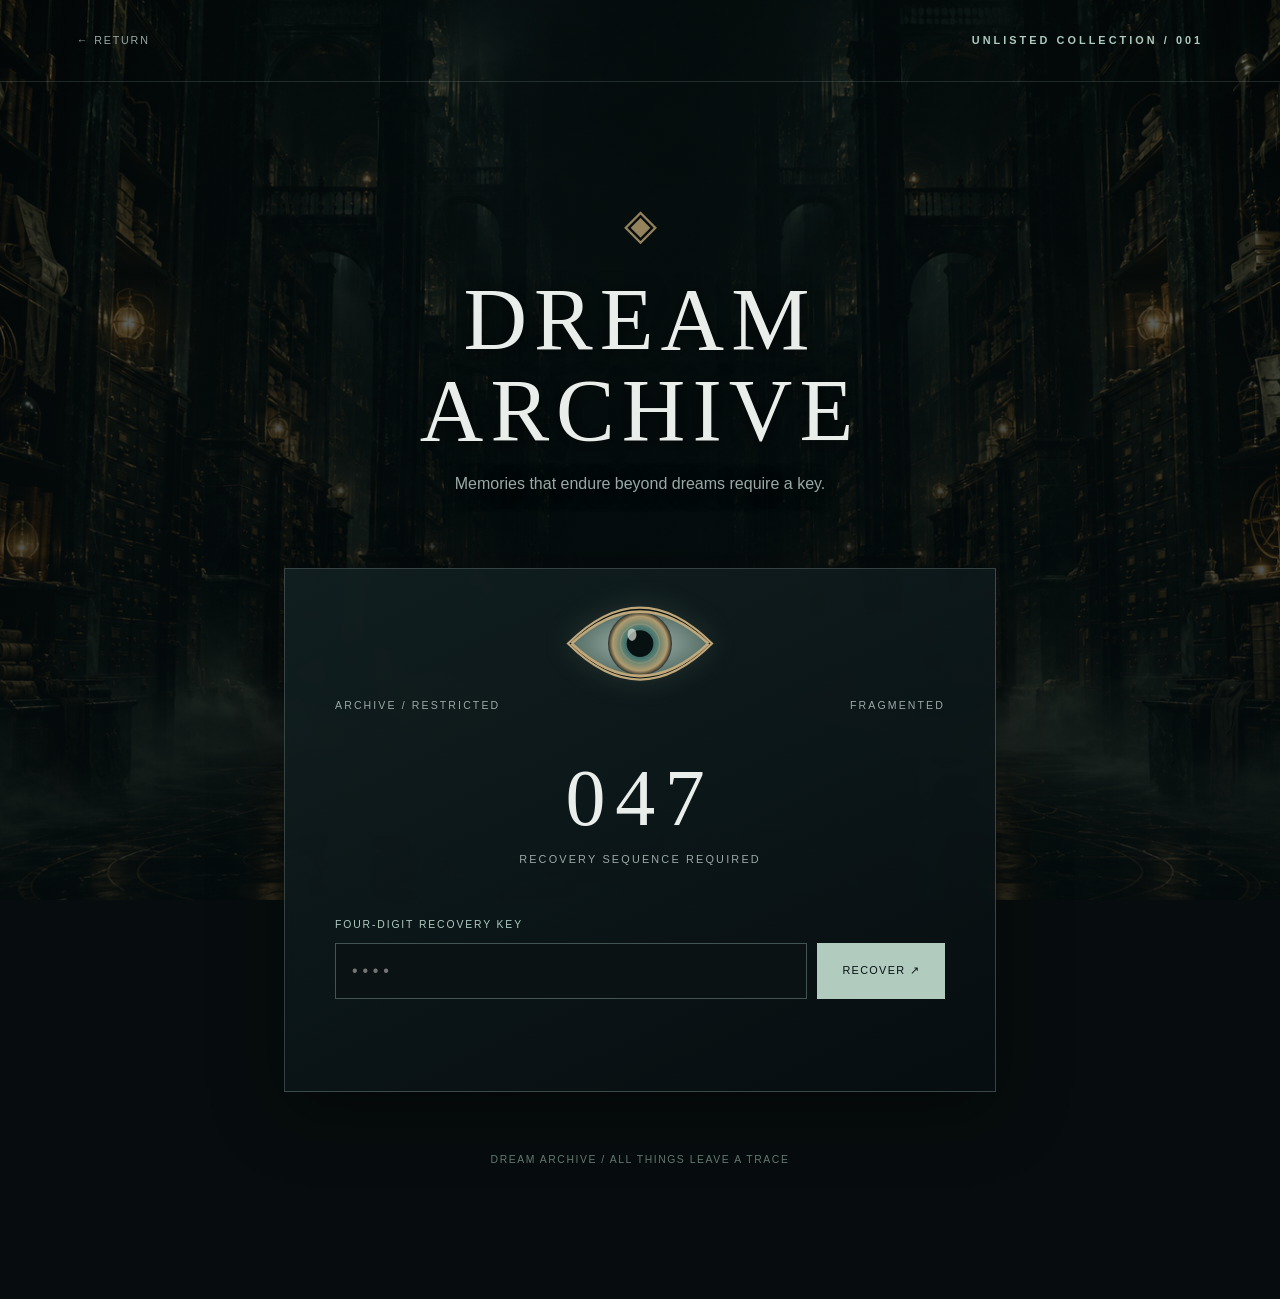
==== commit 842d80b7: "Refine Dream Archive introduction and remove incomplete-record hint" ====
--- a/archive/index.html
+++ b/archive/index.html
@@ -1 +1 @@
-<!doctype html><html lang="en"><head><meta charset="utf-8"><meta name="viewport" content="width=device-width,initial-scale=1"><meta name="robots" content="noindex,nofollow"><meta name="theme-color" content="#080e11"><title>Dream Archive — Record 047</title><link rel="icon" type="image/svg+xml" href="../favicon.svg"><link rel="stylesheet" href="../styles.css"></head><body class="archive-body"><div class="grain" aria-hidden="true"></div><header class="archive-nav"><a href="../">← RETURN</a><span class="eyebrow">UNLISTED COLLECTION / 001</span></header><main class="archive-shell"><div class="archive-sigil" aria-hidden="true">◈</div><h1>DREAM ARCHIVE</h1><p class="archive-intro">Some memories remain beyond the waking world. Others require a key.</p><section class="record-panel" aria-labelledby="record-heading"><div class="archive-eye" id="archive-eye" aria-hidden="true"><svg viewBox="0 0 180 98" role="presentation" focusable="false"><defs><radialGradient id="iris-gradient"><stop offset="0" stop-color="#1c3433"/><stop offset=".5" stop-color="#4b7972"/><stop offset=".85" stop-color="#b19b6e"/><stop offset="1" stop-color="#292c2a"/></radialGradient><radialGradient id="sclera-gradient"><stop offset="0" stop-color="#a7b8af"/><stop offset="1" stop-color="#546e66"/></radialGradient><clipPath id="eye-clip"><path d="M13 49 Q90 -23 167 49 Q90 122 13 49Z"/></clipPath></defs><path class="eye-outer" d="M9 49 Q90 -32 171 49 Q90 130 9 49Z"/><g class="eye-open"><path class="eye-sclera" d="M13 49 Q90 -23 167 49 Q90 122 13 49Z"/><g clip-path="url(#eye-clip)"><g class="eye-gaze" id="eye-gaze"><circle cx="90" cy="49" r="36" fill="url(#iris-gradient)"/><circle cx="90" cy="49" r="22" stroke="#c6b583" stroke-opacity=".28" stroke-width="1.5" fill="none"/><circle cx="90" cy="49" r="15" fill="#071111"/><ellipse cx="81" cy="39" rx="5" ry="7" fill="#e2e6d7" opacity=".70"/></g></g><path class="eye-lid-line" d="M13 49 Q90 -23 167 49 M13 49 Q90 122 167 49"/></g><path class="eye-closed-line" d="M13 49 Q90 64 167 49"/><path class="eye-closed-mark" d="M31 58l-6 9M149 58l6 9"/></svg></div><div class="record-topline"><span>ARCHIVE / RESTRICTED</span><span>FRAGMENTED</span></div><h2 class="record-id" id="record-heading">047</h2><p class="record-label">RECOVERY SEQUENCE REQUIRED</p><form id="recovery-form" autocomplete="off"><label for="recovery-key">FOUR-DIGIT RECOVERY KEY</label><div class="key-row"><input id="recovery-key" name="key" inputmode="numeric" pattern="[0-9]{4}" maxlength="4" minlength="4" type="password" required aria-describedby="message" autocomplete="off" placeholder="••••"><button id="recover-button" type="submit">RECOVER ↗</button></div></form><p id="message" class="archive-message" aria-live="polite"></p><div id="record-content" class="record-content" aria-live="polite"></div></section><p class="access-hint">THE RECORD MAY NOT BE COMPLETE.</p><p class="archive-foot">DREAM ARCHIVE / ALL THINGS LEAVE A TRACE</p></main><script src="./archive-eye.js" defer></script><script src="./config.js" defer></script><script src="./recovery.js" defer></script></body></html>+<!doctype html><html lang="en"><head><meta charset="utf-8"><meta name="viewport" content="width=device-width,initial-scale=1"><meta name="robots" content="noindex,nofollow"><meta name="theme-color" content="#080e11"><title>Dream Archive — Record 047</title><link rel="icon" type="image/svg+xml" href="../favicon.svg"><link rel="stylesheet" href="../styles.css"></head><body class="archive-body"><div class="grain" aria-hidden="true"></div><header class="archive-nav"><a href="../">← RETURN</a><span class="eyebrow">UNLISTED COLLECTION / 001</span></header><main class="archive-shell"><div class="archive-sigil" aria-hidden="true">◈</div><h1>DREAM ARCHIVE</h1><p class="archive-intro">Memories that endure beyond dreams require a key.</p><section class="record-panel" aria-labelledby="record-heading"><div class="archive-eye" id="archive-eye" aria-hidden="true"><svg viewBox="0 0 180 98" role="presentation" focusable="false"><defs><radialGradient id="iris-gradient"><stop offset="0" stop-color="#1c3433"/><stop offset=".5" stop-color="#4b7972"/><stop offset=".85" stop-color="#b19b6e"/><stop offset="1" stop-color="#292c2a"/></radialGradient><radialGradient id="sclera-gradient"><stop offset="0" stop-color="#a7b8af"/><stop offset="1" stop-color="#546e66"/></radialGradient><clipPath id="eye-clip"><path d="M13 49 Q90 -23 167 49 Q90 122 13 49Z"/></clipPath></defs><path class="eye-outer" d="M9 49 Q90 -32 171 49 Q90 130 9 49Z"/><g class="eye-open"><path class="eye-sclera" d="M13 49 Q90 -23 167 49 Q90 122 13 49Z"/><g clip-path="url(#eye-clip)"><g class="eye-gaze" id="eye-gaze"><circle cx="90" cy="49" r="36" fill="url(#iris-gradient)"/><circle cx="90" cy="49" r="22" stroke="#c6b583" stroke-opacity=".28" stroke-width="1.5" fill="none"/><circle cx="90" cy="49" r="15" fill="#071111"/><ellipse cx="81" cy="39" rx="5" ry="7" fill="#e2e6d7" opacity=".70"/></g></g><path class="eye-lid-line" d="M13 49 Q90 -23 167 49 M13 49 Q90 122 167 49"/></g><path class="eye-closed-line" d="M13 49 Q90 64 167 49"/><path class="eye-closed-mark" d="M31 58l-6 9M149 58l6 9"/></svg></div><div class="record-topline"><span>ARCHIVE / RESTRICTED</span><span>FRAGMENTED</span></div><h2 class="record-id" id="record-heading">047</h2><p class="record-label">RECOVERY SEQUENCE REQUIRED</p><form id="recovery-form" autocomplete="off"><label for="recovery-key">FOUR-DIGIT RECOVERY KEY</label><div class="key-row"><input id="recovery-key" name="key" inputmode="numeric" pattern="[0-9]{4}" maxlength="4" minlength="4" type="password" required aria-describedby="message" autocomplete="off" placeholder="••••"><button id="recover-button" type="submit">RECOVER ↗</button></div></form><p id="message" class="archive-message" aria-live="polite"></p><div id="record-content" class="record-content" aria-live="polite"></div></section><p class="archive-foot">DREAM ARCHIVE / ALL THINGS LEAVE A TRACE</p></main><script src="./archive-eye.js" defer></script><script src="./config.js" defer></script><script src="./recovery.js" defer></script></body></html>
--- a/styles.css
+++ b/styles.css
@@ -373,3 +373,64 @@
 
 /* Homepage texture-free comparison, matching Dream Archive. */
 .home .grain { display: none; }
+
+/* Decorative section break between recovered dream and Archivist's Note. */
+.record-content .record-note-divider {
+  display: flex;
+  align-items: center;
+  justify-content: center;
+  gap: clamp(8px, 2.5vw, 20px);
+  margin: clamp(42px, 7vw, 64px) 0 30px;
+  color: #c4aa78;
+}
+.record-content .record-note-divider::before,
+.record-content .record-note-divider::after {
+  content: "";
+  flex: 1 1 0;
+  min-width: 14px;
+  height: 1px;
+  background: linear-gradient(90deg, transparent, rgba(196, 170, 120, .76));
+}
+.record-content .record-note-divider::after {
+  background: linear-gradient(90deg, rgba(196, 170, 120, .76), transparent);
+}
+.record-content .record-note-divider h2 {
+  flex: 0 1 auto;
+  font-family: inherit;
+  font-size: clamp(.59rem, 1.65vw, .76rem);
+  font-weight: 500;
+  line-height: 1.5;
+  letter-spacing: .13em;
+  color: #c4aa78;
+  text-transform: uppercase;
+  text-align: center;
+  margin: 0;
+}
+@media (max-width: 480px) {
+  .record-content .record-note-divider { gap: 8px; }
+  .record-content .record-note-divider h2 { letter-spacing: .055em; }
+}
+
+/* Archive record typography — matches the understated italic sans-serif preview. */
+.archive-body .record-content p {
+  font-family: Inter, "Segoe UI", Arial, sans-serif;
+  font-style: italic;
+  font-weight: 400;
+  font-size: clamp(.95rem, 1.3vw, 1.04rem);
+  line-height: 1.85;
+  letter-spacing: .005em;
+  color: #d4dbd6;
+}
+
+/* Matching gold ruled heading for the dream title, without changing its text. */
+.record-content .record-story-title {
+  margin: 0 0 clamp(26px, 4vw, 38px);
+}
+.record-content .record-story-title h2 {
+  letter-spacing: .13em;
+}
+@media (max-width: 480px) {
+  .record-content .record-story-title h2 {
+    letter-spacing: .055em;
+  }
+}
